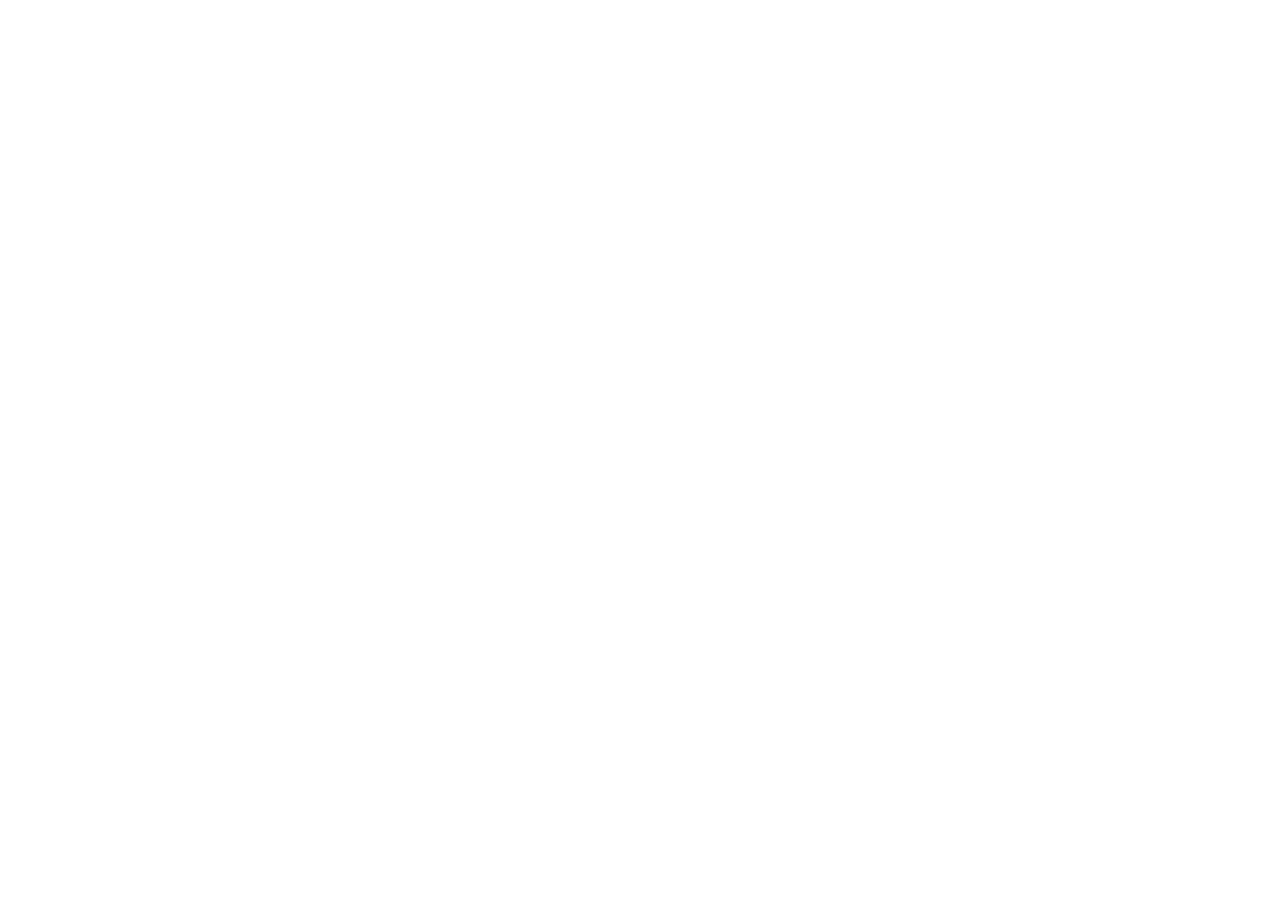
==== amazon-clone/index.html @ 901aca11 "creating the boilerplate code" ====
<!DOCTYPE html>
<html lang="en">
  <head>
    <meta charset="UTF-8" />
    <meta name="viewport" content="width=device-width, initial-scale=1.0" />
    <title>Document</title>
  </head>
  <body></body>
</html>
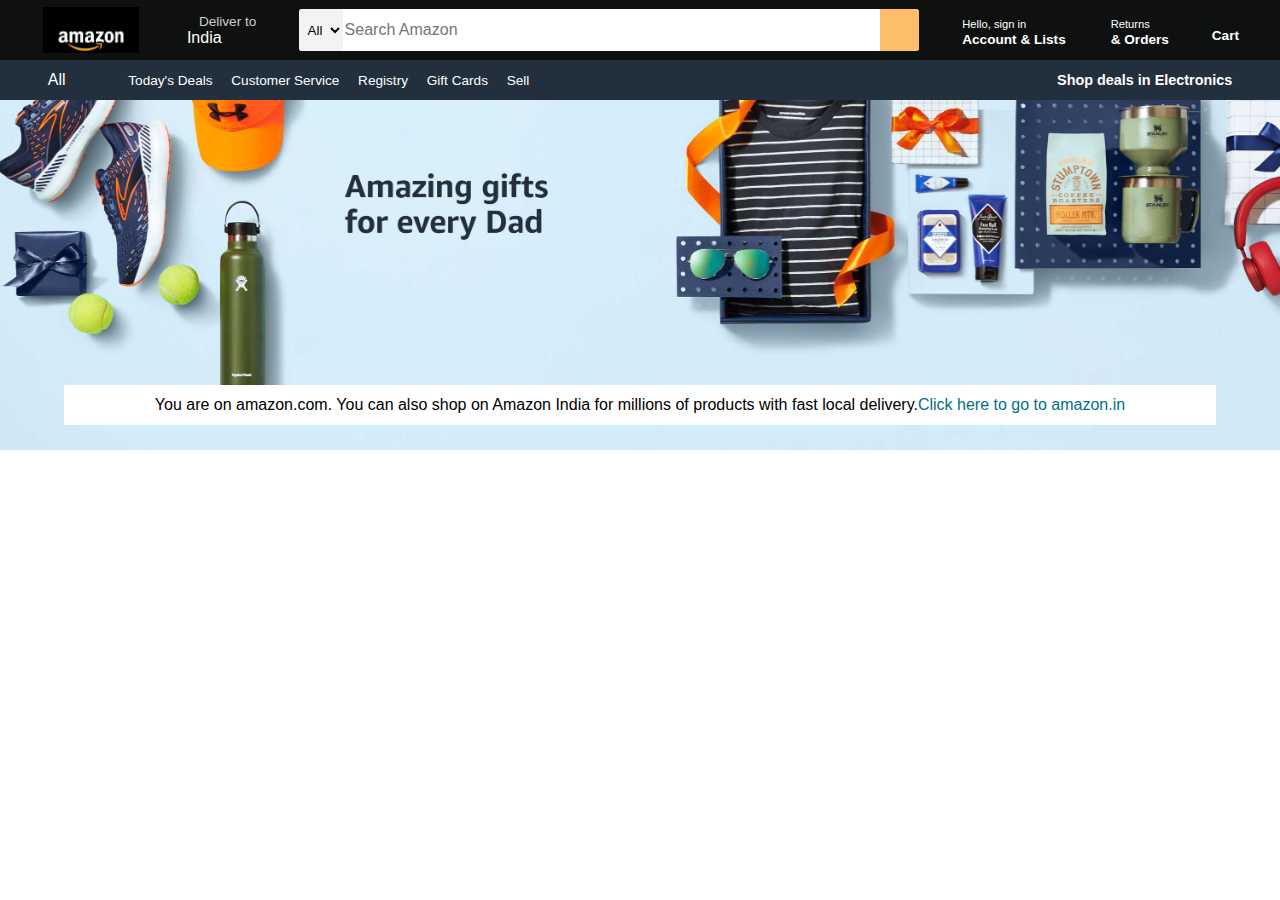
==== commit b4693748: "completing nav bar and hero section" ====
--- a/amazon-clone/index.html
+++ b/amazon-clone/index.html
@@ -2,8 +2,74 @@
 <html lang="en">
   <head>
     <meta charset="UTF-8" />
-    <meta name="viewport" content="width=device-width, initial-scale=1.0" />
-    <title>Document</title>
+    <meta name="viewport" content="width=`, initial-scale=1.0" />
+    <title>Amazon</title>
+    <link
+      rel="stylesheet"
+      href="https://cdnjs.cloudflare.com/ajax/libs/font-awesome/6.5.2/css/all.min.css"
+      integrity="sha512-SnH5WK+bZxgPHs44uWIX+LLJAJ9/2PkPKZ5QiAj6Ta86w+fsb2TkcmfRyVX3pBnMFcV7oQPJkl9QevSCWr3W6A=="
+      crossorigin="anonymous"
+      referrerpolicy="no-referrer"
+    />
+    <link rel="stylesheet" href="style.css" />
   </head>
-  <body></body>
+  <body>
+    <header>
+      <div class="navbar">
+        <div class="nav-logo border">
+          <div class="logo"></div>
+        </div>
+        <div class="nav-address border">
+          <p class="addr-first">Deliver to</p>
+          <div class="address-icon">
+            <i class="fa-solid fa-location-dot"></i>
+            <p class="addr-sec">India</p>
+          </div>
+        </div>
+        <div class="nav-search">
+          <select class="search-select">
+            <option>All</option>
+          </select>
+          <input placeholder="Search Amazon" class="search-input" />
+          <div class="search-icon">
+            <i class="fa-solid fa-magnifying-glass"></i>
+          </div>
+        </div>
+        <div class="nav-signin border">
+          <p><span>Hello, sign in</span></p>
+          <p class="nav-second">Account & Lists</p>
+        </div>
+        <div class="nav-return border">
+          <p><span>Returns</span></p>
+          <p class="nav-second">& Orders</p>
+        </div>
+        <div class="nav-cart">
+          <i class="fa-solid fa-cart-shopping"></i>
+          Cart
+        </div>
+      </div>
+
+      <div class="panel">
+        <div class="panel-all">
+          <i class="fa-solid fa-bars"></i>
+          All
+        </div>
+        <div class="panel-ops">
+          <p>Today's Deals</p>
+          <p>Customer Service</p>
+          <p>Registry</p>
+          <p>Gift Cards</p>
+          <p>Sell</p>
+        </div>
+        <div class="panel-deals">Shop deals in Electronics</div>
+      </div>
+    </header>
+    <div class="hero-section">
+      <div class="hero-msg">
+        You are on amazon.com. You can also shop on Amazon India for millions of
+        products with fast local delivery.
+        <a href="#">Click here to go to amazon.in</a>
+      </div>
+    </div>
+  </body>
 </html>
--- a/amazon-clone/style.css
+++ b/amazon-clone/style.css
@@ -0,0 +1,160 @@
+* {
+  margin: 0;
+  font-family: Arial;
+  box-sizing: border-box;
+}
+
+.navbar {
+  display: flex;
+  height: 60px;
+  background-color: #0f1111;
+  color: #ffffff;
+  align-items: center;
+  justify-content: space-evenly;
+}
+.nav-logo {
+  height: 50px;
+  width: 100px;
+}
+
+.logo {
+  background-image: url("amazon-logo.png");
+  background-size: cover;
+  height: 100%;
+  width: 100%;
+}
+
+.border {
+  border: 2px solid transparent;
+}
+
+.border:hover {
+  border: 1.5px solid white;
+}
+
+.address-icon {
+  display: flex;
+  align-items: center;
+}
+
+/** box2 **/
+.addr-first {
+  color: #cccccc;
+  font-size: 0.85rem;
+  margin-left: 15px;
+}
+.addr-sec {
+  color: #ffffff;
+  font-size: 1rem;
+  margin-left: 3px;
+}
+/** box3 **/
+.nav-search {
+  display: flex;
+  justify-content: space-evenly;
+  background-color: pink;
+  width: 620px;
+  height: 70%;
+  border-radius: 3px;
+}
+
+.nav-search:hover {
+  border: 2px solid orange;
+}
+.search-select {
+  background-color: #f3f3f3;
+  width: 50px;
+  text-align: center;
+  border-top-left-radius: 3px;
+  border-bottom-left-radius: 3px;
+  border: none;
+}
+
+.search-input {
+  width: 100%;
+  font-size: 1rem;
+  border: none;
+}
+
+.search-icon {
+  width: 45px;
+  display: flex;
+  justify-content: center;
+  align-items: center;
+  font-size: 1.2rem;
+  background-color: #febd68;
+  border-top-right-radius: 3px;
+  border-bottom-right-radius: 3px;
+  color: #0f1111;
+}
+
+/** box4 **/
+span {
+  font-size: 0.7rem;
+}
+
+.nav-second {
+  font-size: 0.85rem;
+  font-weight: 700;
+}
+
+/** box5 **/
+.nav-cart i {
+  font-size: 30px;
+}
+
+.nav-cart {
+  font-size: 0.85rem;
+  font-weight: 700;
+}
+
+.panel {
+  height: 40px;
+  background-color: #222f3d;
+  color: white;
+  display: flex;
+  align-items: center;
+  justify-content: space-evenly;
+}
+
+.panel-ops p {
+  display: inline;
+  margin-left: 15px;
+}
+
+.panel-ops {
+  width: 70%;
+  font-size: 0.85rem;
+}
+
+.panel-deals {
+  font-size: 0.9rem;
+  font-weight: 700;
+}
+
+/** hero section **/
+.hero-section {
+  height: 350px;
+  background-image: url("hero-section.jpg");
+  background-size: cover;
+  display: flex;
+  justify-content: center;
+  align-items: flex-end;
+}
+
+.hero-msg {
+  background-color: white;
+  color: black;
+  height: 40px;
+  display: flex;
+  align-items: center;
+  justify-content: center;
+  font-size: 0.85;
+  width: 90%;
+  margin-bottom: 25px;
+}
+
+.hero-msg a {
+  color: #007185;
+  text-decoration: none;
+}
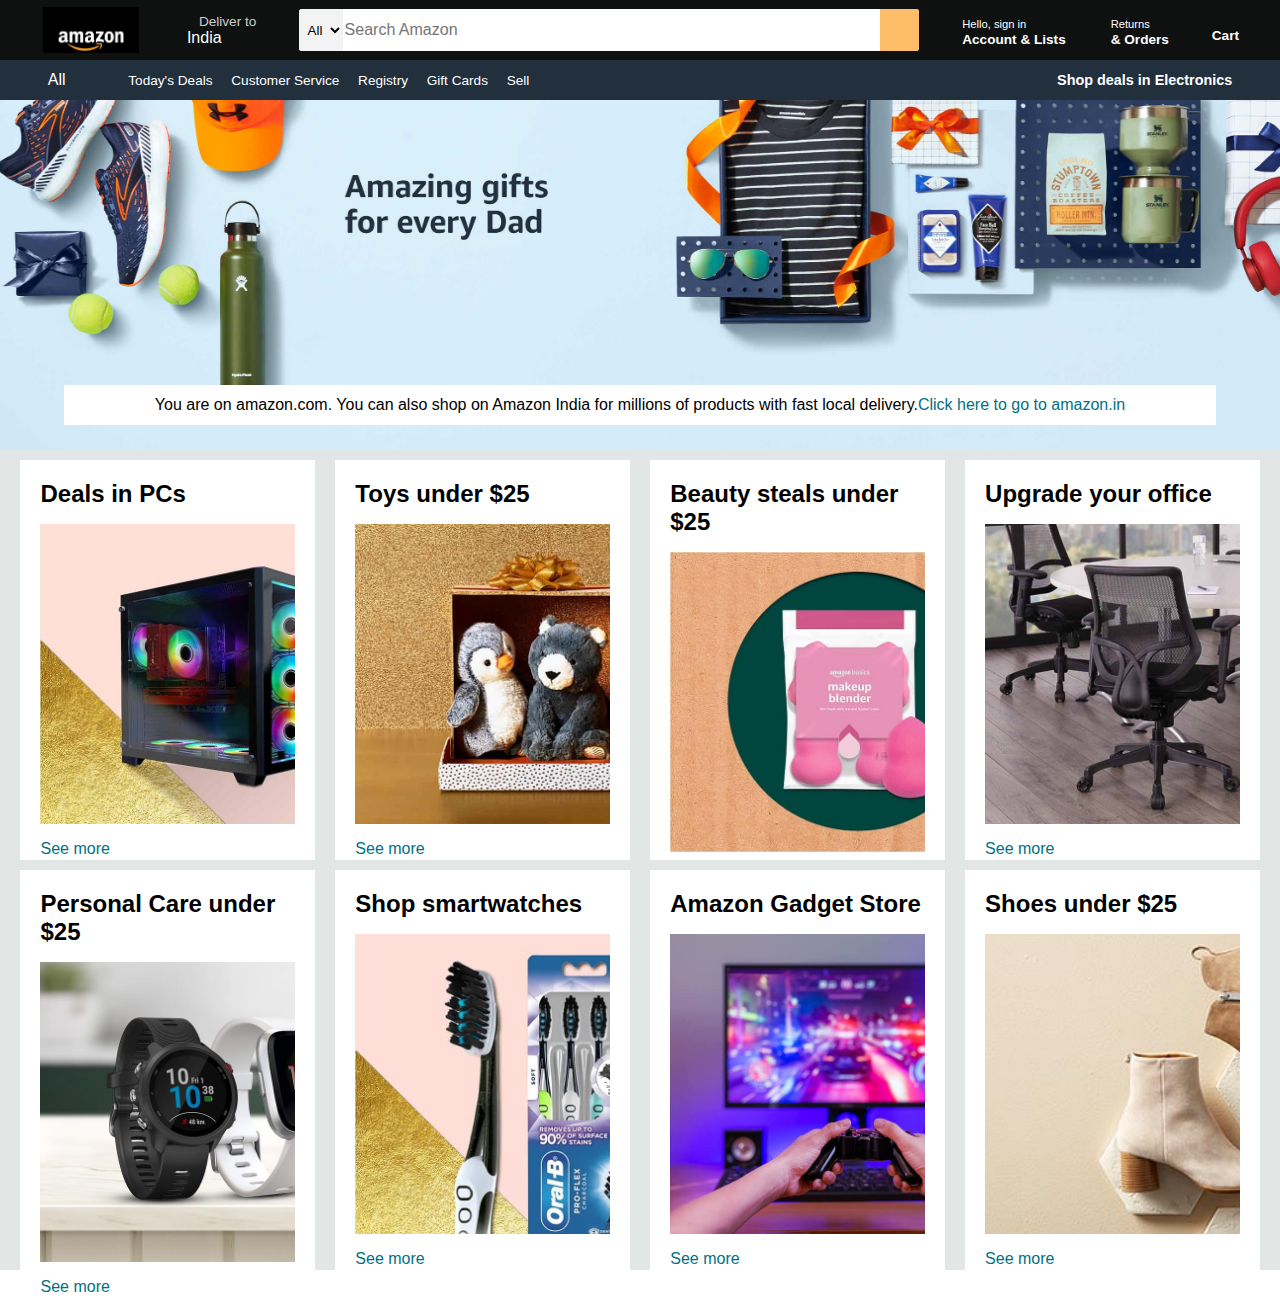
==== commit 1abe1527: "completing shopping cards" ====
--- a/amazon-clone/index.html
+++ b/amazon-clone/index.html
@@ -2,7 +2,7 @@
 <html lang="en">
   <head>
     <meta charset="UTF-8" />
-    <meta name="viewport" content="width=`, initial-scale=1.0" />
+    <meta name="viewport" content="width=device-width, initial-scale=1.0" />
     <title>Amazon</title>
     <link
       rel="stylesheet"
@@ -71,5 +71,92 @@
         <a href="#">Click here to go to amazon.in</a>
       </div>
     </div>
+    <div class="shop-section">
+      <div class="box1 box">
+        <div class="box-content">
+          <h2>Deals in PCs</h2>
+          <div
+            class="box-image"
+            style="background-image: url('box1.jpg'); background-size: cover"
+          ></div>
+          <p>See more</p>
+        </div>
+      </div>
+
+      <div class="box2 box">
+        <div class="box-content">
+          <h2>Toys under $25</h2>
+          <div
+            class="box-image"
+            style="background-image: url('box2.jpg'); background-size: cover"
+          ></div>
+          <p>See more</p>
+        </div>
+      </div>
+
+      <div class="box3 box">
+        <div class="box-content">
+          <h2>Beauty steals under $25</h2>
+          <div
+            class="box-image"
+            style="background-image: url('box3.jpg'); background-size: cover"
+          ></div>
+          <p>See more</p>
+        </div>
+      </div>
+      <div class="box4 box">
+        <div class="box-content">
+          <h2>Upgrade your office</h2>
+          <div
+            class="box-image"
+            style="background-image: url('box4.jpg'); background-size: cover"
+          ></div>
+          <p>See more</p>
+        </div>
+      </div>
+
+      <div class="box5 box">
+        <div class="box-content">
+          <h2>Personal Care under $25</h2>
+          <div
+            class="box-image"
+            style="background-image: url('box5.jpg'); background-size: cover"
+          ></div>
+          <p>See more</p>
+        </div>
+      </div>
+
+      <div class="box6 box">
+        <div class="box-content">
+          <h2>Shop smartwatches</h2>
+          <div
+            class="box-image"
+            style="background-image: url('box6.jpg'); background-size: cover"
+          ></div>
+          <p>See more</p>
+        </div>
+      </div>
+
+      <div class="box7 box">
+        <div class="box-content">
+          <h2>Amazon Gadget Store</h2>
+          <div
+            class="box-image"
+            style="background-image: url('box7.jpg'); background-size: cover"
+          ></div>
+          <p>See more</p>
+        </div>
+      </div>
+      <div class="box8 box">
+        <div class="box-content">
+          <h2>Shoes under $25</h2>
+          <div
+            class="box-image"
+            style="background-image: url('box8.jpg'); background-size: cover"
+          ></div>
+          <p>See more</p>
+        </div>
+      </div>
+    </div>
   </body>
 </html>
--- a/amazon-clone/style.css
+++ b/amazon-clone/style.css
@@ -158,3 +158,33 @@
   color: #007185;
   text-decoration: none;
 }
+
+/** shop-section **/
+.shop-section {
+  display: flex;
+  justify-content: space-evenly;
+  background-color: #e2e7e6;
+  flex-wrap: wrap;
+}
+.box {
+  height: 400px;
+  width: 23%;
+  background-color: white;
+  padding: 20px 0px 15px 0px;
+  margin-top: 10px;
+}
+
+.box-image {
+  height: 300px;
+  margin-top: 1rem;
+  margin-bottom: 1rem;
+}
+
+.box-content {
+  margin-left: 20px;
+  margin-right: 20px;
+}
+
+.box-content p {
+  color: #007185;
+}
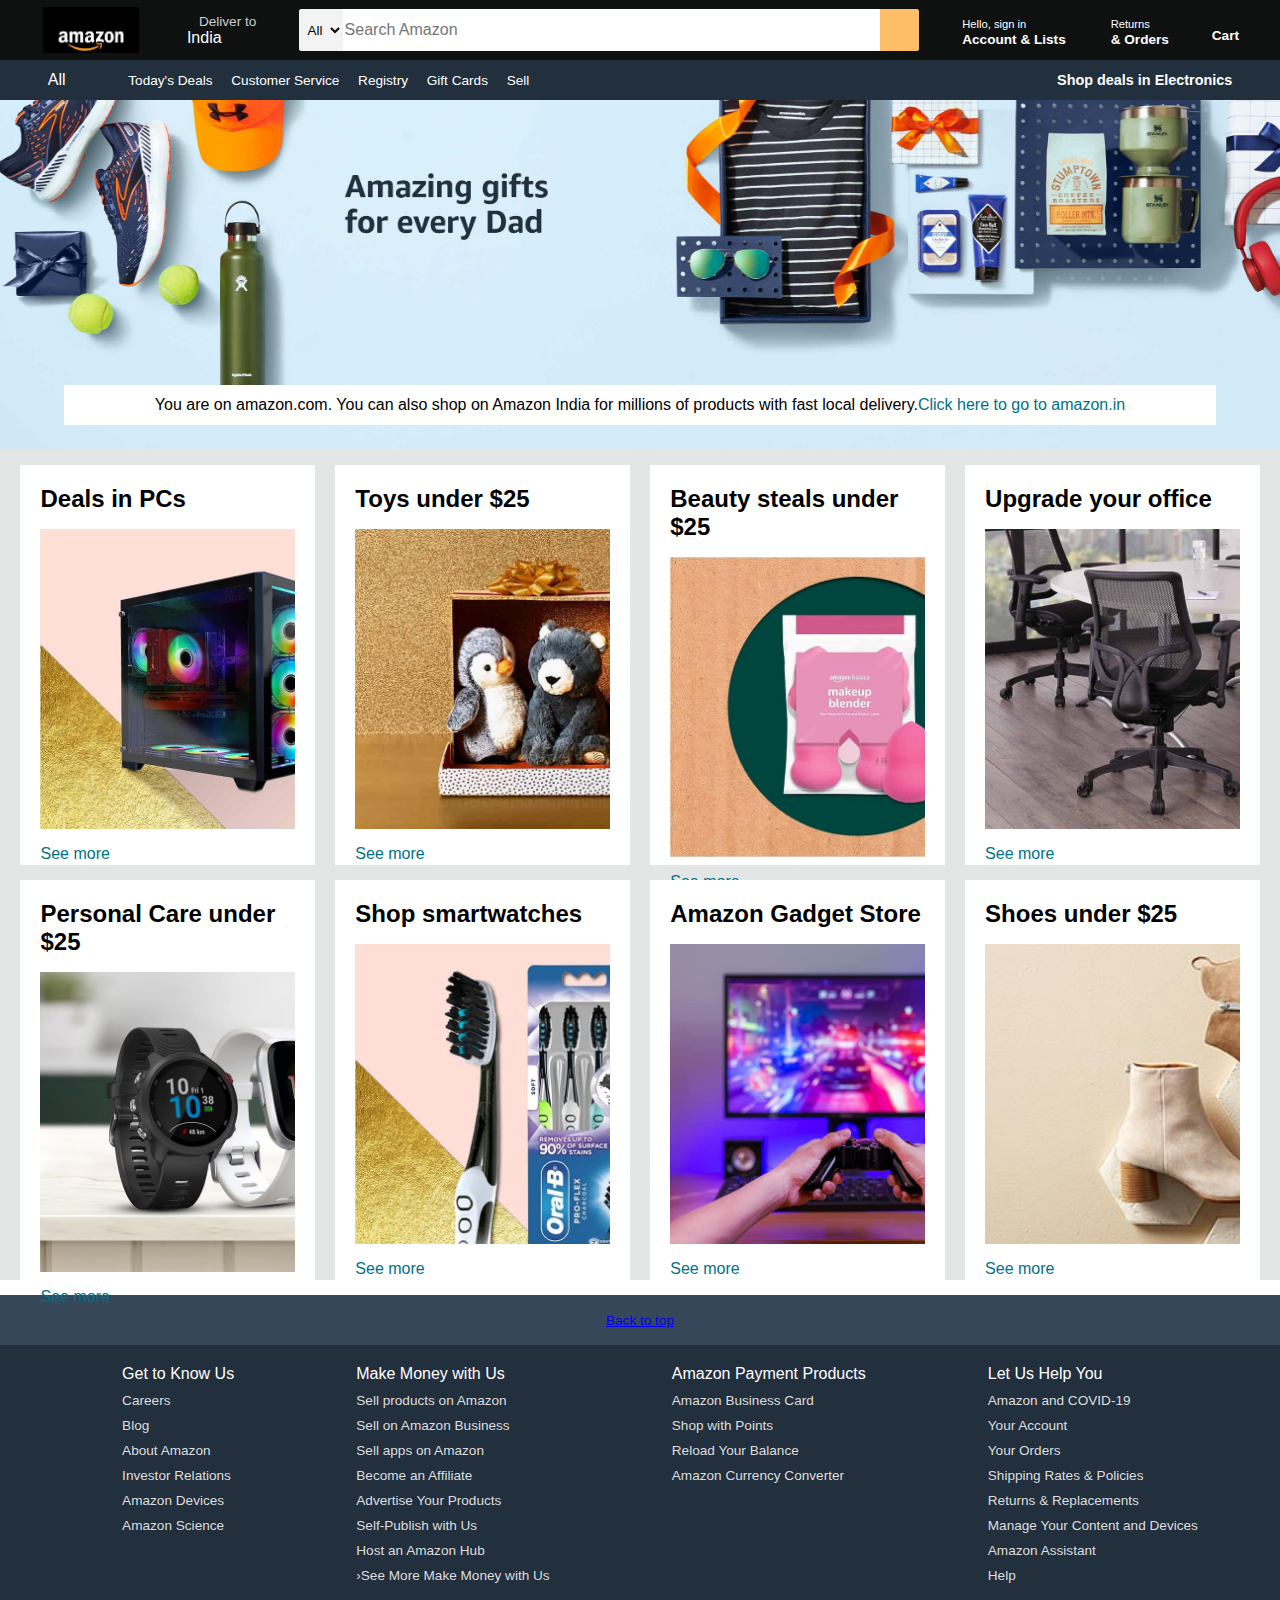
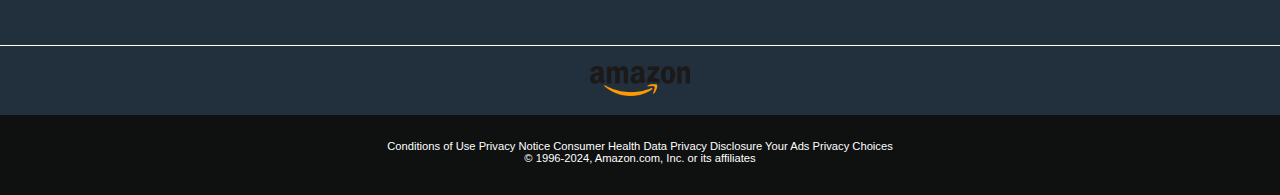
==== commit 52c45ba3: "completing the footer" ====
--- a/amazon-clone/index.html
+++ b/amazon-clone/index.html
@@ -158,5 +158,64 @@
         </div>
       </div>
     </div>
+
+    <footer>
+      <div class="foot-panel1"><a href="#">Back to top</a></div>
+      <div class="foot-panel2">
+        <ul>
+          <p>Get to Know Us</p>
+          <a href="#">Careers</a>
+          <a href="#">Blog</a>
+          <a href="#">About Amazon</a>
+          <a href="#">Investor Relations</a>
+          <a href="#">Amazon Devices</a>
+          <a href="#">Amazon Science</a>
+        </ul>
+        <ul>
+          <p>Make Money with Us</p>
+          <a href="#">Sell products on Amazon</a>
+          <a href="#">Sell on Amazon Business</a>
+          <a href="#">Sell apps on Amazon</a>
+          <a href="#">Become an Affiliate</a>
+          <a href="#">Advertise Your Products</a>
+          <a href="#">Self-Publish with Us</a>
+          <a href="#">Host an Amazon Hub</a>
+          <a href="#">›See More Make Money with Us</a>
+        </ul>
+        <ul>
+          <p>Amazon Payment Products</p>
+          <a href="#">Amazon Business Card</a>
+          <a href="#">Shop with Points</a>
+          <a href="#">Reload Your Balance</a>
+          <a href="#">Amazon Currency Converter</a>
+        </ul>
+        <ul>
+          <p>Let Us Help You</p>
+          <a href="#">Amazon and COVID-19</a>
+          <a href="#">Your Account</a>
+          <a href="#">Your Orders</a>
+          <a href="#">Shipping Rates & Policies</a>
+          <a href="#">Returns & Replacements</a>
+          <a href="#">Manage Your Content and Devices</a>
+          <a href="#">Amazon Assistant</a>
+          <a href="#">Help</a>
+        </ul>
+      </div>
+      <div class="foot-panel3">
+        <div class="logo"></div>
+      </div>
+
+      <div class="foot-panel4">
+        <div class="pages">
+          <a href="#">Conditions of Use</a>
+          <a href="#">Privacy Notice</a>
+          <a href="#">Consumer Health Data Privacy Disclosure</a>
+          <a href="#">Your Ads Privacy Choices</a>
+        </div>
+        <div class="copyright">
+          © 1996-2024, Amazon.com, Inc. or its affiliates
+        </div>
+      </div>
+    </footer>
   </body>
 </html>
--- a/amazon-clone/style.css
+++ b/amazon-clone/style.css
@@ -171,7 +171,7 @@
   width: 23%;
   background-color: white;
   padding: 20px 0px 15px 0px;
-  margin-top: 10px;
+  margin-top: 15px;
 }
 
 .box-image {
@@ -188,3 +188,80 @@
 .box-content p {
   color: #007185;
 }
+
+/** footer **/
+footer {
+  margin-top: 15px;
+}
+.foot-panel1 {
+  background-color: #37475a;
+  color: #ffffff;
+  height: 50px;
+  display: flex;
+  justify-content: center;
+  align-items: center;
+  font-size: 0.85rem;
+}
+
+.foot-panel2 {
+  background-color: #222f3d;
+  color: #ffffff;
+  height: 300px;
+  display: flex;
+  justify-content: space-evenly;
+}
+
+ul a {
+  display: block;
+  font-size: 0.85rem;
+  margin-top: 10px;
+  color: #dddddd;
+  text-decoration: none;
+}
+ul a:hover {
+  text-decoration: underline;
+}
+ul {
+  margin-top: 20px;
+}
+
+.foot-panel3 {
+  background-color: #222f3d;
+  color: white;
+  border-top: 0.5px solid white;
+  height: 70px;
+  display: flex;
+  justify-content: center;
+  align-items: center;
+  padding-top: 20px;
+}
+
+.foot-panel3 .logo {
+  background-image: url("footer-logo.png");
+  background-size: contain;
+  background-repeat: no-repeat;
+  width: 100px;
+  height: 50px;
+}
+
+.foot-panel4 {
+  background-color: #0f1111;
+  color: white;
+  height: 80px;
+  font-size: 0.7rem;
+  text-align: center;
+}
+
+.foot-panel4 a {
+  color: white;
+  text-decoration: none;
+}
+.foot-panel4 a:hover {
+  text-decoration: underline;
+}
+.pages {
+  padding-top: 25px;
+}
+.copyright {
+  text-align: center;
+}
